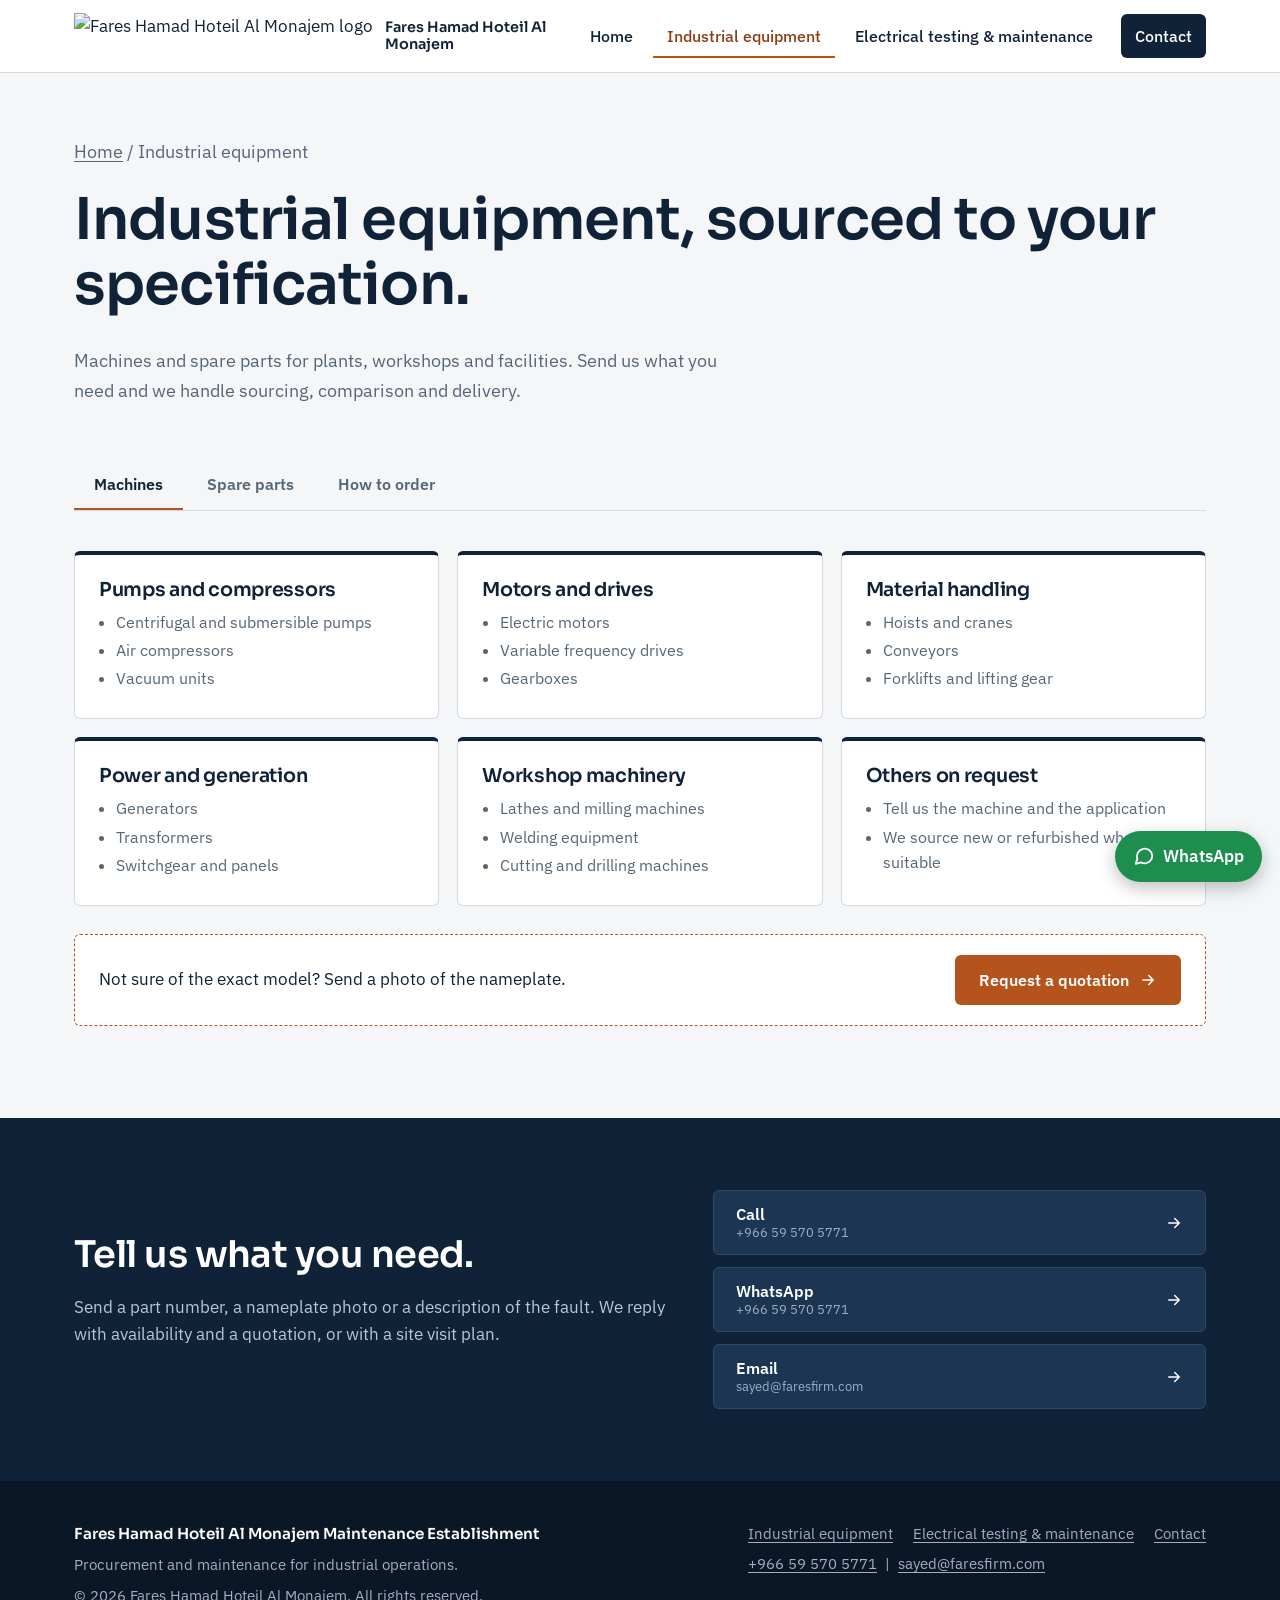
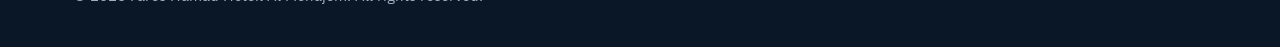
==== industrial-equipment/index.html @ 5c30aa55 "1.0" ====
<!doctype html>
<html lang="en">
<head>
<meta charset="utf-8">
<meta name="viewport" content="width=device-width, initial-scale=1">
<title>Industrial Equipment | Fares Hamad Hoteil Al Monajem</title>
<meta name="description" content="Industrial machines and spare parts sourced to specification: pumps, motors, generators, bearings, filters and more.">
<link rel="icon" href="https://cdn.imgchest.com/files/e124e5c17b7b.png">
<link rel="preconnect" href="https://fonts.googleapis.com">
<link rel="preconnect" href="https://fonts.gstatic.com" crossorigin>
<link href="https://fonts.googleapis.com/css2?family=IBM+Plex+Sans:wght@400;500;600&family=Sora:wght@500;600;700&display=swap" rel="stylesheet">
<link rel="stylesheet" href="../assets/css/base.css">
<link rel="stylesheet" href="../assets/css/industrial.css">
</head>
<body class="">
<a class="skip" href="#main">Skip to content</a>
<header class="site-header">
  <div class="wrap">
    <a class="brand" href="../index.html" aria-label="Fares Hamad Hoteil Al Monajem - home">
      <img src="https://cdn.imgchest.com/files/e124e5c17b7b.png" alt="Fares Hamad Hoteil Al Monajem logo" height="46">
      <span>Fares Hamad Hoteil Al Monajem</span>
    </a>
    <button class="menu-btn" aria-expanded="false" aria-controls="site-nav" aria-label="Menu">
      <svg width="22" height="22" viewBox="0 0 24 24" fill="none" stroke="currentColor" stroke-width="2" stroke-linecap="round"><path d="M3 6h18M3 12h18M3 18h18"/></svg>
    </button>
    <nav class="nav" id="site-nav" aria-label="Main">
      <ul>
        <li><a href="../index.html">Home</a></li>
        <li><a href="../industrial-equipment/index.html" aria-current="page">Industrial equipment</a></li>
        <li><a href="../electrical-testing-maintenance/index.html">Electrical testing &amp; maintenance</a></li>
        <li><a class="nav-cta" href="../contact/index.html">Contact</a></li>
      </ul>
    </nav>
  </div>
</header>
<main id="main">

<section class="page-intro">
  <div class="wrap">
    <p class="crumbs"><a href="../index.html">Home</a> / Industrial equipment</p>
    <h1>Industrial equipment, sourced to your specification.</h1>
    <p>Machines and spare parts for plants, workshops and facilities. Send us what you need and we handle sourcing, comparison and delivery.</p>
  </div>
</section>
<section class="wrap" style="padding-bottom:84px">
  <div class="tablist" role="tablist" aria-label="Industrial equipment">
    <button role="tab" id="t-machines" aria-controls="machines" aria-selected="true">Machines</button>
    <button role="tab" id="t-parts" aria-controls="parts" aria-selected="false" tabindex="-1">Spare parts</button>
    <button role="tab" id="t-order" aria-controls="order" aria-selected="false" tabindex="-1">How to order</button>
  </div>

  <div class="tabpanel" id="machines" role="tabpanel" aria-labelledby="t-machines">
    <div class="cat-grid">
      <article class="cat"><h3>Pumps and compressors</h3><ul><li>Centrifugal and submersible pumps</li><li>Air compressors</li><li>Vacuum units</li></ul></article>
      <article class="cat"><h3>Motors and drives</h3><ul><li>Electric motors</li><li>Variable frequency drives</li><li>Gearboxes</li></ul></article>
      <article class="cat"><h3>Material handling</h3><ul><li>Hoists and cranes</li><li>Conveyors</li><li>Forklifts and lifting gear</li></ul></article>
      <article class="cat"><h3>Power and generation</h3><ul><li>Generators</li><li>Transformers</li><li>Switchgear and panels</li></ul></article>
      <article class="cat"><h3>Workshop machinery</h3><ul><li>Lathes and milling machines</li><li>Welding equipment</li><li>Cutting and drilling machines</li></ul></article>
      <article class="cat"><h3>Others on request</h3><ul><li>Tell us the machine and the application</li><li>We source new or refurbished where suitable</li></ul></article>
    </div>
    <div class="panel-note"><p>Not sure of the exact model? Send a photo of the nameplate.</p><a class="btn btn-primary" href="../contact/index.html?topic=industrial">Request a quotation <svg class="arrow" viewBox="0 0 24 24" fill="none" stroke="currentColor" stroke-width="2" stroke-linecap="round" stroke-linejoin="round" aria-hidden="true"><path d="M5 12h14M13 6l6 6-6 6"/></svg></a></div>
  </div>

  <div class="tabpanel" id="parts" role="tabpanel" aria-labelledby="t-parts" hidden>
    <div class="cat-grid">
      <article class="cat"><h3>Bearings and seals</h3><ul><li>Ball and roller bearings</li><li>Mechanical seals</li><li>O-rings and gaskets</li></ul></article>
      <article class="cat"><h3>Filters and fluids</h3><ul><li>Air, oil and fuel filters</li><li>Lubricants and greases</li><li>Hydraulic oils</li></ul></article>
      <article class="cat"><h3>Power transmission</h3><ul><li>Belts and pulleys</li><li>Couplings</li><li>Chains and sprockets</li></ul></article>
      <article class="cat"><h3>Fluid control</h3><ul><li>Valves</li><li>Fittings and flanges</li><li>Hoses and connectors</li></ul></article>
      <article class="cat"><h3>Electrical components</h3><ul><li>Contactors and relays</li><li>Circuit breakers</li><li>Cables and terminals</li></ul></article>
      <article class="cat"><h3>Hard-to-find parts</h3><ul><li>Obsolete or discontinued items</li><li>Send the part number or a photo</li></ul></article>
    </div>
    <div class="panel-note"><p>Need a part for an older machine? We search beyond the original brand.</p><a class="btn btn-primary" href="../contact/index.html?topic=industrial">Ask for a part <svg class="arrow" viewBox="0 0 24 24" fill="none" stroke="currentColor" stroke-width="2" stroke-linecap="round" stroke-linejoin="round" aria-hidden="true"><path d="M5 12h14M13 6l6 6-6 6"/></svg></a></div>
  </div>

  <div class="tabpanel" id="order" role="tabpanel" aria-labelledby="t-order" hidden>
    <ol class="order-steps">
      <li><div><h3>Send your request</h3><p>By WhatsApp, email or the enquiry form.</p></div></li>
      <li><div><h3>We verify the specification</h3><p>We confirm brand, model, size and quantity before we quote.</p></div></li>
      <li><div><h3>Receive your quotation</h3><p>Pricing, availability and delivery time in writing.</p></div></li>
      <li><div><h3>Approve and receive delivery</h3><p>We coordinate supply and delivery to your site.</p></div></li>
    </ol>
    <div class="checklist">
      <h3>Include these to get a faster quote</h3>
      <ul><li>Part number or model number</li><li>Brand and quantity</li><li>A photo of the nameplate or the part</li><li>Delivery location and required date</li></ul>
    </div>
  </div>
</section>

</main>
<section class="contact-band" aria-labelledby="cb-h">
  <div class="wrap">
    <div>
      <h2 id="cb-h">Tell us what you need.</h2>
      <p>Send a part number, a nameplate photo or a description of the fault. We reply with availability and a quotation, or with a site visit plan.</p>
    </div>
    <div class="contact-actions">
      <a class="btn" href="tel:+966595705771"><span>Call<small>+966 59 570 5771</small></span><svg class="arrow" viewBox="0 0 24 24" fill="none" stroke="currentColor" stroke-width="2" stroke-linecap="round" stroke-linejoin="round" aria-hidden="true"><path d="M5 12h14M13 6l6 6-6 6"/></svg></a>
      <a class="btn" href="https://wa.me/966595705771" target="_blank" rel="noopener"><span>WhatsApp<small>+966 59 570 5771</small></span><svg class="arrow" viewBox="0 0 24 24" fill="none" stroke="currentColor" stroke-width="2" stroke-linecap="round" stroke-linejoin="round" aria-hidden="true"><path d="M5 12h14M13 6l6 6-6 6"/></svg></a>
      <a class="btn" href="mailto:sayed@faresfirm.com"><span>Email<small>sayed@faresfirm.com</small></span><svg class="arrow" viewBox="0 0 24 24" fill="none" stroke="currentColor" stroke-width="2" stroke-linecap="round" stroke-linejoin="round" aria-hidden="true"><path d="M5 12h14M13 6l6 6-6 6"/></svg></a>
    </div>
  </div>
</section>
<footer class="site-footer">
  <div class="wrap">
    <div>
      <strong>Fares Hamad Hoteil Al Monajem Maintenance Establishment</strong>
      <p>Procurement and maintenance for industrial operations.</p>
      <p>&copy; <span id="year">2026</span> Fares Hamad Hoteil Al Monajem. All rights reserved.</p>
    </div>
    <div>
      <ul>
        <li><a href="../industrial-equipment/index.html">Industrial equipment</a></li>
        <li><a href="../electrical-testing-maintenance/index.html">Electrical testing &amp; maintenance</a></li>
        <li><a href="../contact/index.html">Contact</a></li>
      </ul>
      <p><a href="tel:+966595705771">+966 59 570 5771</a> &nbsp;|&nbsp; <a href="mailto:sayed@faresfirm.com">sayed@faresfirm.com</a></p>
    </div>
  </div>
</footer>
<a class="wa-float" href="https://wa.me/966595705771" target="_blank" rel="noopener" aria-label="Chat on WhatsApp"><svg viewBox="0 0 24 24" fill="none" stroke="currentColor" stroke-width="2" stroke-linecap="round" stroke-linejoin="round" aria-hidden="true"><path d="M21 11.5a8.4 8.4 0 0 1-12.4 7.4L3 20.5l1.700-5.400A8.400 8.400 0 1 1 21 11.500z"/></svg><span>WhatsApp</span></a>
<script src="../assets/js/main.js" defer></script><script src="../assets/js/tabs.js" defer></script>
</body>
</html>
---- assets/css/base.css ----
/* ==========================================================
   base.css  -  shared by every page
   Tokens, reset, header, footer, buttons, tabs, utilities
   ========================================================== */
:root{
  --ink:#0F2238;          /* deep navy: text, footer */
  --ink-2:#1B3552;        /* lighter navy: dark surfaces */
  --paper:#F4F6F8;        /* page background */
  --white:#fff;
  --line:#D5DBE2;
  --steel:#566677;        /* secondary text */
  --copper:#B4531C;       /* single accent: copper conductor */
  --copper-d:#8F3F13;
  --radius:6px;
  --wrap:1180px;
  --font-head:"Sora","Segoe UI",system-ui,sans-serif;
  --font-body:"IBM Plex Sans","Segoe UI",system-ui,sans-serif;
  --bg:var(--paper); --fg:var(--ink); --muted:var(--steel); --rule:var(--line); --surface:var(--white);
}
.theme-dark{
  --bg:var(--ink); --fg:#EAF0F6; --muted:#9FB0C2; --rule:#2B4562; --surface:var(--ink-2);
}
*,*::before,*::after{box-sizing:border-box}
html{scroll-behavior:smooth;-webkit-text-size-adjust:100%}
body{margin:0;background:var(--bg);color:var(--fg);font:400 1.0625rem/1.6 var(--font-body)}
img{max-width:100%;display:block}
a{color:inherit}
h1,h2,h3{font-family:var(--font-head);line-height:1.12;letter-spacing:-.015em;margin:0 0 .5em;font-weight:600}
h1{font-size:clamp(2.1rem,5vw,3.6rem)}
h2{font-size:clamp(1.6rem,3vw,2.3rem)}
h3{font-size:1.2rem}
p{margin:0 0 1em;max-width:62ch}
.wrap{max-width:var(--wrap);margin:0 auto;padding:0 24px}
.section{padding:84px 0}
.muted{color:var(--muted)}
.skip{position:absolute;left:-999px;top:0;background:var(--copper);color:#fff;padding:10px 16px;z-index:100}
.skip:focus{left:8px;top:8px}
:focus-visible{outline:3px solid var(--copper);outline-offset:3px}

/* ---------- Header (always light so the logo stays legible) ---------- */
.site-header{position:sticky;top:0;z-index:50;background:rgba(255,255,255,.96);backdrop-filter:blur(8px);border-bottom:1px solid var(--line);color:var(--ink)}
.site-header .wrap{display:flex;align-items:center;justify-content:space-between;gap:24px;min-height:72px}
.brand{display:flex;align-items:center;gap:12px;text-decoration:none}
.brand img{height:46px;width:auto}
.brand span{font:600 .9rem/1.15 var(--font-head);max-width:15ch}
.nav ul{list-style:none;display:flex;gap:6px;margin:0;padding:0;align-items:center}
.nav a{display:block;padding:10px 14px;text-decoration:none;font-weight:500;font-size:.97rem;border-radius:var(--radius)}
.nav a:hover{background:var(--paper)}
.nav a[aria-current="page"]{color:var(--copper-d);box-shadow:inset 0 -2px 0 var(--copper);border-radius:0}
.nav .nav-cta{background:var(--ink);color:#fff;margin-left:8px}
.nav .nav-cta:hover{background:var(--copper)}
.menu-btn{display:none;background:none;border:1px solid var(--line);border-radius:var(--radius);padding:10px 12px;cursor:pointer;color:var(--ink)}
.menu-btn svg{display:block}

/* ---------- Buttons ---------- */
.btn{display:inline-flex;align-items:center;gap:10px;padding:13px 22px;border-radius:var(--radius);font:600 .98rem var(--font-body);text-decoration:none;border:2px solid transparent;cursor:pointer;transition:background .18s,color .18s,border-color .18s}
.btn-primary{background:var(--copper);color:#fff}
.btn-primary:hover{background:var(--copper-d)}
.btn-line{border-color:currentColor;background:transparent}
.btn-line:hover{background:var(--fg);color:var(--bg);border-color:var(--fg)}
.btn svg,.arrow{width:18px;height:18px;flex:none}

/* ---------- Page intro used on inner pages ---------- */
.crumbs{font-size:.92rem;color:var(--muted);margin-bottom:22px}
.crumbs a{text-underline-offset:3px}
.page-intro{padding:64px 0 36px}
.page-intro p{font-size:1.15rem;color:var(--muted)}

/* ---------- Tabs (shared behaviour, each page styles its panels) ---------- */
.tablist{display:flex;gap:4px;border-bottom:1px solid var(--rule);overflow-x:auto;scrollbar-width:thin}
.tablist [role="tab"]{background:none;border:0;border-bottom:3px solid transparent;color:var(--muted);font:600 1rem var(--font-body);padding:14px 20px;cursor:pointer;white-space:nowrap;margin-bottom:-1px}
.tablist [role="tab"]:hover{color:var(--fg)}
.tablist [role="tab"][aria-selected="true"]{color:var(--fg);border-bottom-color:var(--copper)}
.tabpanel{padding:40px 0 8px}
.tabpanel[hidden]{display:none}

/* ---------- Contact band ---------- */
.contact-band{background:var(--ink);color:#fff;padding:72px 0}
.contact-band .wrap{display:grid;grid-template-columns:1.2fr 1fr;gap:48px;align-items:center}
.contact-band p{color:#B8C6D6}
.contact-actions{display:grid;gap:12px}
.contact-actions .btn{justify-content:space-between;width:100%;border:1px solid #2F4968;background:var(--ink-2);color:#fff}
.contact-actions .btn:hover{border-color:var(--copper);background:#22405f}
.contact-actions small{display:block;font-weight:400;color:#9FB0C2}

/* ---------- Footer ---------- */
.site-footer{background:#0A1727;color:#9FB0C2;padding:40px 0;font-size:.95rem}
.site-footer .wrap{display:flex;flex-wrap:wrap;gap:20px 48px;justify-content:space-between}
.site-footer strong{color:#fff;font-family:var(--font-head);font-weight:600}
.site-footer ul{list-style:none;margin:0;padding:0;display:flex;gap:20px;flex-wrap:wrap}
.site-footer a{text-underline-offset:3px}
.site-footer p{margin:.4em 0 0}

/* ---------- Floating WhatsApp ---------- */
.wa-float{position:fixed;right:18px;bottom:18px;z-index:60;display:flex;align-items:center;gap:8px;background:#1E8E4E;color:#fff;text-decoration:none;font-weight:600;padding:12px 18px;border-radius:999px;box-shadow:0 6px 18px rgba(0,0,0,.25)}
.wa-float:hover{background:#177A42}
.wa-float svg{width:22px;height:22px}

@media (max-width:860px){
  .menu-btn{display:block}
  .nav{position:absolute;left:0;right:0;top:100%;background:#fff;border-bottom:1px solid var(--line);display:none}
  .nav.open{display:block}
  .nav ul{flex-direction:column;align-items:stretch;padding:12px 24px 20px}
  .nav a[aria-current="page"]{box-shadow:none;background:var(--paper)}
  .nav .nav-cta{margin:8px 0 0;text-align:center}
  .contact-band .wrap{grid-template-columns:1fr}
  .section{padding:60px 0}
  .brand span{display:none}
}
@media (prefers-reduced-motion:reduce){*{animation:none!important;transition:none!important;scroll-behavior:auto!important}}
---- assets/css/industrial.css ----
/* industrial.css - Industrial Equipment (light, catalogue style) */
.cat-grid{display:grid;grid-template-columns:repeat(3,1fr);gap:18px}
.cat{background:var(--surface);border:1px solid var(--rule);border-radius:var(--radius);padding:24px;border-top:4px solid var(--ink)}
.cat:hover{border-top-color:var(--copper)}
.cat h3{margin-bottom:.5em}
.cat ul{margin:0;padding-left:1.1em;color:var(--muted);font-size:.98rem}
.cat li{margin-bottom:.2em}
.panel-note{margin-top:28px;padding:20px 24px;background:#fff;border:1px dashed var(--copper);border-radius:var(--radius);display:flex;gap:20px;justify-content:space-between;align-items:center;flex-wrap:wrap}
.panel-note p{margin:0}
.order-steps{list-style:none;margin:0;padding:0;display:grid;counter-reset:o;max-width:760px}
.order-steps li{counter-increment:o;display:grid;grid-template-columns:48px 1fr;gap:16px;padding:22px 0;border-bottom:1px solid var(--rule)}
.order-steps li::before{content:counter(o);width:36px;height:36px;border-radius:50%;background:var(--ink);color:#fff;display:grid;place-items:center;font:600 .95rem var(--font-head)}
.order-steps h3{margin-bottom:.2em}
.order-steps p{margin:0;color:var(--muted)}
.checklist{margin-top:36px;padding:26px;background:#fff;border:1px solid var(--rule);border-radius:var(--radius);max-width:760px}
.checklist ul{margin:.6em 0 0;padding-left:1.2em}
@media (max-width:900px){.cat-grid{grid-template-columns:1fr 1fr}}
@media (max-width:560px){.cat-grid{grid-template-columns:1fr}}
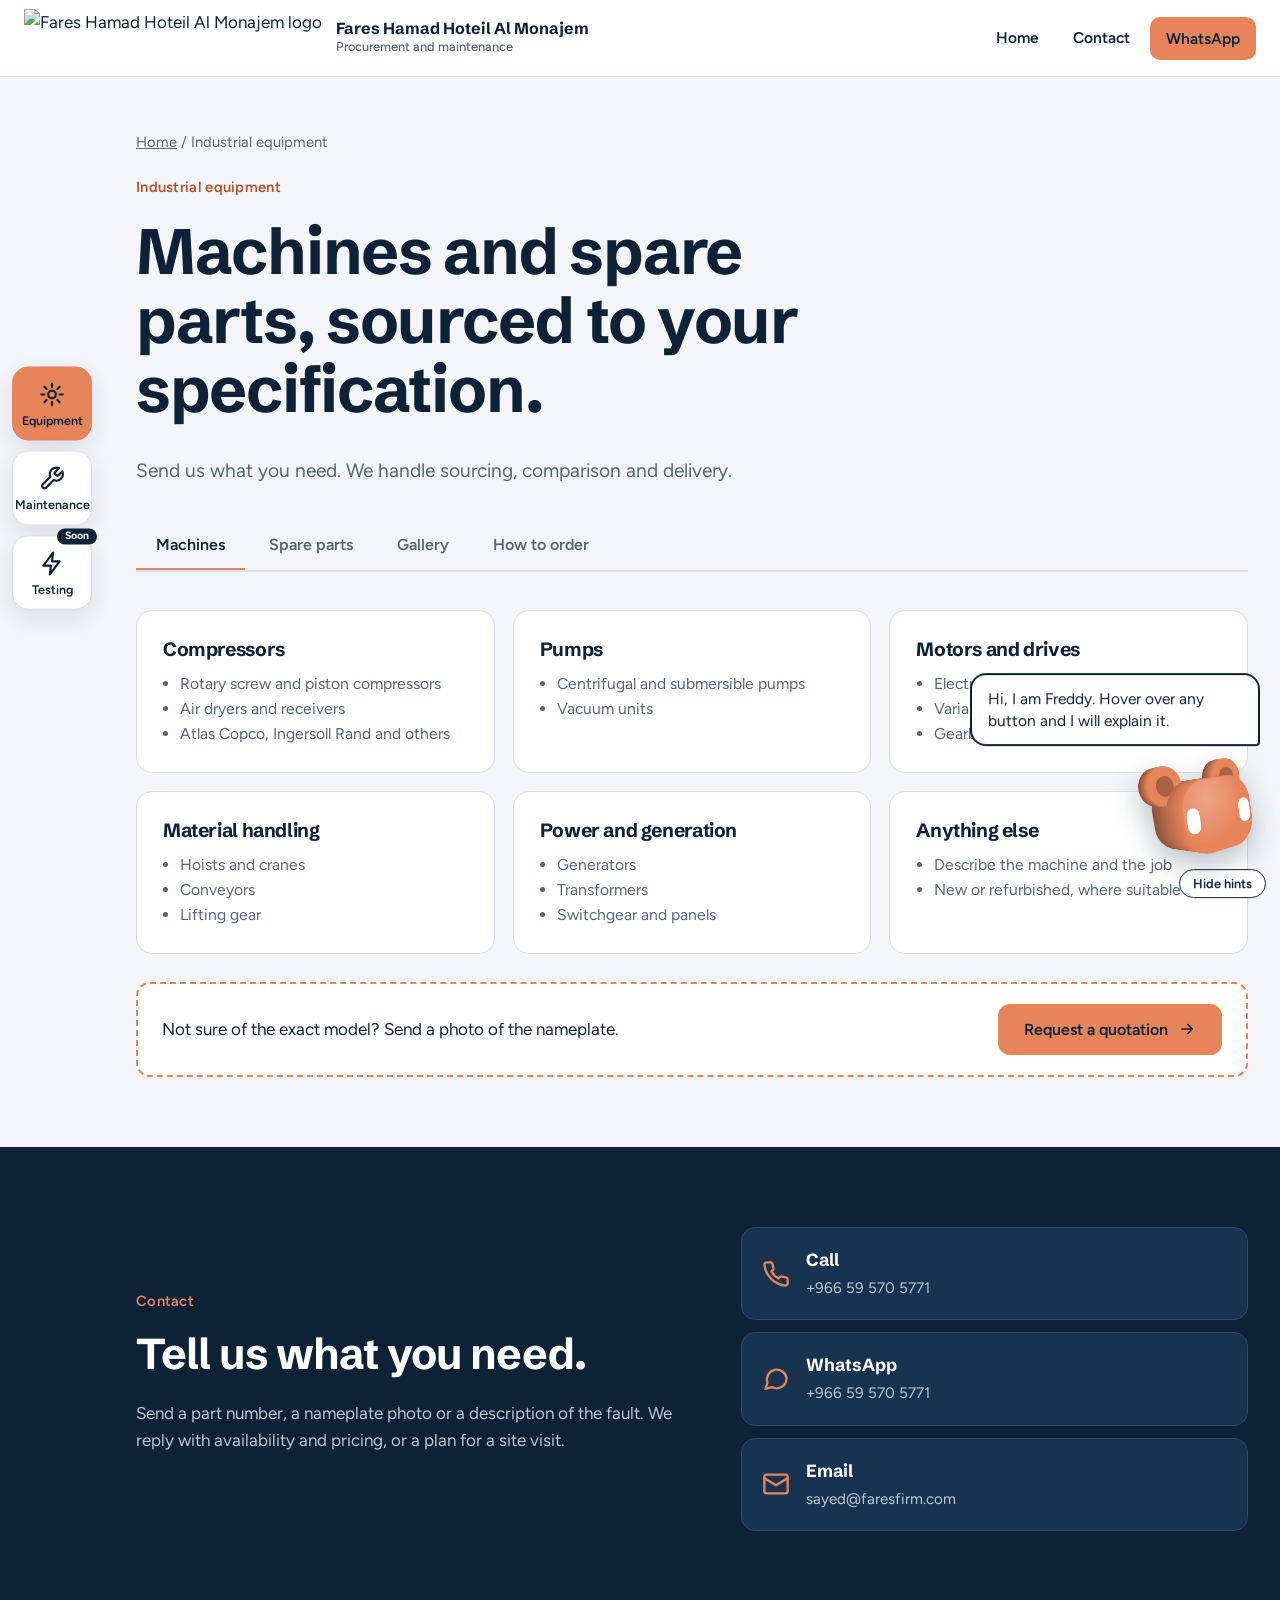
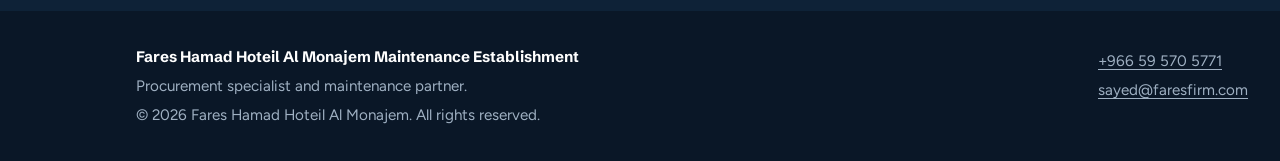
==== commit 450d67fc: "V3" ====
--- a/industrial-equipment/index.html
+++ b/industrial-equipment/index.html
@@ -2,123 +2,120 @@
 <html lang="en">
 <head>
 <meta charset="utf-8">
-<meta name="viewport" content="width=device-width, initial-scale=1">
+<meta name="viewport" content="width=device-width, initial-scale=1, viewport-fit=cover">
 <title>Industrial Equipment | Fares Hamad Hoteil Al Monajem</title>
-<meta name="description" content="Industrial machines and spare parts sourced to specification: pumps, motors, generators, bearings, filters and more.">
+<meta name="description" content="Industrial machines and compressor spare parts sourced to specification, with a parts gallery.">
+<meta name="theme-color" content="#0E2237">
 <link rel="icon" href="https://cdn.imgchest.com/files/e124e5c17b7b.png">
 <link rel="preconnect" href="https://fonts.googleapis.com">
 <link rel="preconnect" href="https://fonts.gstatic.com" crossorigin>
-<link href="https://fonts.googleapis.com/css2?family=IBM+Plex+Sans:wght@400;500;600&family=Sora:wght@500;600;700&display=swap" rel="stylesheet">
-<link rel="stylesheet" href="../assets/css/base.css">
-<link rel="stylesheet" href="../assets/css/industrial.css">
+<link href="https://fonts.googleapis.com/css2?family=Figtree:wght@400;500;600&family=Schibsted+Grotesk:wght@600;700&display=swap" rel="stylesheet">
+<link rel="stylesheet" href="../assets/css/style.css">
 </head>
-<body class="">
+<body>
 <a class="skip" href="#main">Skip to content</a>
 <header class="site-header">
-  <div class="wrap">
-    <a class="brand" href="../index.html" aria-label="Fares Hamad Hoteil Al Monajem - home">
-      <img src="https://cdn.imgchest.com/files/e124e5c17b7b.png" alt="Fares Hamad Hoteil Al Monajem logo" height="46">
-      <span>Fares Hamad Hoteil Al Monajem</span>
+  <div class="bar">
+    <a class="brand" href="../index.html" data-bot="Back to the home page." data-mood="happy">
+      <img src="https://cdn.imgchest.com/files/e124e5c17b7b.png" alt="Fares Hamad Hoteil Al Monajem logo" height="58">
+      <span><b>Fares Hamad Hoteil Al Monajem</b><small>Procurement and maintenance</small></span>
     </a>
-    <button class="menu-btn" aria-expanded="false" aria-controls="site-nav" aria-label="Menu">
-      <svg width="22" height="22" viewBox="0 0 24 24" fill="none" stroke="currentColor" stroke-width="2" stroke-linecap="round"><path d="M3 6h18M3 12h18M3 18h18"/></svg>
-    </button>
-    <nav class="nav" id="site-nav" aria-label="Main">
-      <ul>
-        <li><a href="../index.html">Home</a></li>
-        <li><a href="../industrial-equipment/index.html" aria-current="page">Industrial equipment</a></li>
-        <li><a href="../electrical-testing-maintenance/index.html">Electrical testing &amp; maintenance</a></li>
-        <li><a class="nav-cta" href="../contact/index.html">Contact</a></li>
-      </ul>
+    <nav class="top-nav" aria-label="Main">
+      <a href="../index.html" data-bot="Home page." data-mood="happy">Home</a>
+      <a href="#contact" data-bot="Scroll to the contact details." data-mood="excited">Contact</a>
+      <a class="btn btn-coral" href="https://wa.me/966595705771" target="_blank" rel="noopener" data-bot="Opens WhatsApp chat with us." data-mood="playful">WhatsApp</a>
     </nav>
   </div>
 </header>
+<nav class="rail" aria-label="Services"><a href="../industrial-equipment/index.html" aria-current="page" title="Industrial equipment" aria-label="Industrial equipment" data-bot="Industrial equipment: machines and spare parts." data-mood="searching"><svg viewBox="0 0 24 24" fill="none" stroke="currentColor" stroke-width="2" stroke-linecap="round" stroke-linejoin="round" aria-hidden="true"><circle cx="12" cy="12" r="3.5"/><path d="M12 2v3M12 19v3M2 12h3M19 12h3M4.9 4.9l2.100 2.100M17 17l2.100 2.100M19.100 4.900 17 7M7 17l-2.100 2.100"/></svg><span>Equipment</span></a><a href="../maintenance/index.html" title="Maintenance" aria-label="Maintenance" data-bot="Maintenance: servicing, repair and overhaul." data-mood="happy"><svg viewBox="0 0 24 24" fill="none" stroke="currentColor" stroke-width="2" stroke-linecap="round" stroke-linejoin="round" aria-hidden="true"><path d="M14.700 6.300a1 1 0 0 0 0 1.400l1.600 1.600a1 1 0 0 0 1.400 0l3.770-3.770a6 6 0 0 1-7.940 7.940l-6.910 6.910a2.120 2.120 0 0 1-3-3l6.910-6.910a6 6 0 0 1 7.940-7.940l-3.760 3.760z"/></svg><span>Maintenance</span></a><a href="../electric-testing/index.html" title="Electric testing" aria-label="Electric testing" data-bot="Electric testing. Not open yet, but you can look." data-mood="curious"><span class="soon">Soon</span><svg viewBox="0 0 24 24" fill="none" stroke="currentColor" stroke-width="2" stroke-linecap="round" stroke-linejoin="round" aria-hidden="true"><path d="M13 2 4 14h7l-1 8 9-12h-7z"/></svg><span>Testing</span></a></nav>
+<div class="page">
 <main id="main">
 
-<section class="page-intro">
+<section class="page-hero" data-section data-mood="searching" data-bot-section="Machines, spare parts, a gallery and how to order. Use the tabs.">
   <div class="wrap">
     <p class="crumbs"><a href="../index.html">Home</a> / Industrial equipment</p>
-    <h1>Industrial equipment, sourced to your specification.</h1>
-    <p>Machines and spare parts for plants, workshops and facilities. Send us what you need and we handle sourcing, comparison and delivery.</p>
+    <span class="eyebrow">Industrial equipment</span>
+    <h1>Machines and spare parts, sourced to your specification.</h1>
+    <p class="lead">Send us what you need. We handle sourcing, comparison and delivery.</p>
   </div>
 </section>
-<section class="wrap" style="padding-bottom:84px">
-  <div class="tablist" role="tablist" aria-label="Industrial equipment">
-    <button role="tab" id="t-machines" aria-controls="machines" aria-selected="true">Machines</button>
-    <button role="tab" id="t-parts" aria-controls="parts" aria-selected="false" tabindex="-1">Spare parts</button>
-    <button role="tab" id="t-order" aria-controls="order" aria-selected="false" tabindex="-1">How to order</button>
-  </div>
+<section data-section data-mood="curious">
+  <div class="wrap">
+    <div class="tablist" role="tablist"><button role="tab" id="t-machines" aria-controls="machines" aria-selected="true" data-bot="Industrial machines we can source." data-mood="listening">Machines</button><button role="tab" id="t-parts" aria-controls="parts" aria-selected="false" tabindex="-1" data-bot="Spare parts and consumables." data-mood="listening">Spare parts</button><button role="tab" id="t-gallery" aria-controls="gallery" aria-selected="false" tabindex="-1" data-bot="Photos of compressor parts." data-mood="listening">Gallery</button><button role="tab" id="t-order" aria-controls="order" aria-selected="false" tabindex="-1" data-bot="How to place a request." data-mood="listening">How to order</button></div>
 
-  <div class="tabpanel" id="machines" role="tabpanel" aria-labelledby="t-machines">
-    <div class="cat-grid">
-      <article class="cat"><h3>Pumps and compressors</h3><ul><li>Centrifugal and submersible pumps</li><li>Air compressors</li><li>Vacuum units</li></ul></article>
-      <article class="cat"><h3>Motors and drives</h3><ul><li>Electric motors</li><li>Variable frequency drives</li><li>Gearboxes</li></ul></article>
-      <article class="cat"><h3>Material handling</h3><ul><li>Hoists and cranes</li><li>Conveyors</li><li>Forklifts and lifting gear</li></ul></article>
-      <article class="cat"><h3>Power and generation</h3><ul><li>Generators</li><li>Transformers</li><li>Switchgear and panels</li></ul></article>
-      <article class="cat"><h3>Workshop machinery</h3><ul><li>Lathes and milling machines</li><li>Welding equipment</li><li>Cutting and drilling machines</li></ul></article>
-      <article class="cat"><h3>Others on request</h3><ul><li>Tell us the machine and the application</li><li>We source new or refurbished where suitable</li></ul></article>
+    <div class="tabpanel" id="machines" role="tabpanel" aria-labelledby="t-machines">
+      <div class="cards">
+        <article class="card"><h3>Compressors</h3><ul><li>Rotary screw and piston compressors</li><li>Air dryers and receivers</li><li>Atlas Copco, Ingersoll Rand and others</li></ul></article>
+        <article class="card"><h3>Pumps</h3><ul><li>Centrifugal and submersible pumps</li><li>Vacuum units</li></ul></article>
+        <article class="card"><h3>Motors and drives</h3><ul><li>Electric motors</li><li>Variable frequency drives</li><li>Gearboxes</li></ul></article>
+        <article class="card"><h3>Material handling</h3><ul><li>Hoists and cranes</li><li>Conveyors</li><li>Lifting gear</li></ul></article>
+        <article class="card"><h3>Power and generation</h3><ul><li>Generators</li><li>Transformers</li><li>Switchgear and panels</li></ul></article>
+        <article class="card"><h3>Anything else</h3><ul><li>Describe the machine and the job</li><li>New or refurbished, where suitable</li></ul></article>
+      </div>
+      <div class="note"><p>Not sure of the exact model? Send a photo of the nameplate.</p><a class="btn btn-coral" href="mailto:sayed@faresfirm.com?subject=Quotation%20request%20-%20machines" data-bot="Opens an email with the subject filled in." data-mood="excited">Request a quotation <svg viewBox="0 0 24 24" fill="none" stroke="currentColor" stroke-width="2" stroke-linecap="round" stroke-linejoin="round" aria-hidden="true"><path d="M5 12h14M13 6l6 6-6 6"/></svg></a></div>
     </div>
-    <div class="panel-note"><p>Not sure of the exact model? Send a photo of the nameplate.</p><a class="btn btn-primary" href="../contact/index.html?topic=industrial">Request a quotation <svg class="arrow" viewBox="0 0 24 24" fill="none" stroke="currentColor" stroke-width="2" stroke-linecap="round" stroke-linejoin="round" aria-hidden="true"><path d="M5 12h14M13 6l6 6-6 6"/></svg></a></div>
-  </div>
 
-  <div class="tabpanel" id="parts" role="tabpanel" aria-labelledby="t-parts" hidden>
-    <div class="cat-grid">
-      <article class="cat"><h3>Bearings and seals</h3><ul><li>Ball and roller bearings</li><li>Mechanical seals</li><li>O-rings and gaskets</li></ul></article>
-      <article class="cat"><h3>Filters and fluids</h3><ul><li>Air, oil and fuel filters</li><li>Lubricants and greases</li><li>Hydraulic oils</li></ul></article>
-      <article class="cat"><h3>Power transmission</h3><ul><li>Belts and pulleys</li><li>Couplings</li><li>Chains and sprockets</li></ul></article>
-      <article class="cat"><h3>Fluid control</h3><ul><li>Valves</li><li>Fittings and flanges</li><li>Hoses and connectors</li></ul></article>
-      <article class="cat"><h3>Electrical components</h3><ul><li>Contactors and relays</li><li>Circuit breakers</li><li>Cables and terminals</li></ul></article>
-      <article class="cat"><h3>Hard-to-find parts</h3><ul><li>Obsolete or discontinued items</li><li>Send the part number or a photo</li></ul></article>
+    <div class="tabpanel" id="parts" role="tabpanel" aria-labelledby="t-parts" hidden>
+      <div class="cards">
+        <article class="card"><h3>Compressor parts</h3><ul><li>Oil, air and separator elements</li><li>Intake and minimum pressure valves</li><li>Service and seal kits</li></ul></article>
+        <article class="card"><h3>Bearings and seals</h3><ul><li>Ball and roller bearings</li><li>Mechanical seals</li><li>O-rings and gaskets</li></ul></article>
+        <article class="card"><h3>Filters and fluids</h3><ul><li>Air, oil and fuel filters</li><li>Lubricants and greases</li><li>Hydraulic oils</li></ul></article>
+        <article class="card"><h3>Power transmission</h3><ul><li>Belts and pulleys</li><li>Couplings</li><li>Chains and sprockets</li></ul></article>
+        <article class="card"><h3>Valves and fittings</h3><ul><li>Valves</li><li>Flanges and fittings</li><li>Hoses and connectors</li></ul></article>
+        <article class="card"><h3>Hard-to-find parts</h3><ul><li>Older or discontinued items</li><li>Send a part number or a photo</li></ul></article>
+      </div>
+      <div class="note"><p>Need a part for an older machine? We search beyond the original brand.</p><a class="btn btn-coral" href="mailto:sayed@faresfirm.com?subject=Spare%20part%20request" data-bot="Opens an email. Add the part number or a photo." data-mood="excited">Ask for a part <svg viewBox="0 0 24 24" fill="none" stroke="currentColor" stroke-width="2" stroke-linecap="round" stroke-linejoin="round" aria-hidden="true"><path d="M5 12h14M13 6l6 6-6 6"/></svg></a></div>
     </div>
-    <div class="panel-note"><p>Need a part for an older machine? We search beyond the original brand.</p><a class="btn btn-primary" href="../contact/index.html?topic=industrial">Ask for a part <svg class="arrow" viewBox="0 0 24 24" fill="none" stroke="currentColor" stroke-width="2" stroke-linecap="round" stroke-linejoin="round" aria-hidden="true"><path d="M5 12h14M13 6l6 6-6 6"/></svg></a></div>
-  </div>
 
-  <div class="tabpanel" id="order" role="tabpanel" aria-labelledby="t-order" hidden>
-    <ol class="order-steps">
-      <li><div><h3>Send your request</h3><p>By WhatsApp, email or the enquiry form.</p></div></li>
-      <li><div><h3>We verify the specification</h3><p>We confirm brand, model, size and quantity before we quote.</p></div></li>
-      <li><div><h3>Receive your quotation</h3><p>Pricing, availability and delivery time in writing.</p></div></li>
-      <li><div><h3>Approve and receive delivery</h3><p>We coordinate supply and delivery to your site.</p></div></li>
-    </ol>
-    <div class="checklist">
-      <h3>Include these to get a faster quote</h3>
-      <ul><li>Part number or model number</li><li>Brand and quantity</li><li>A photo of the nameplate or the part</li><li>Delivery location and required date</li></ul>
+    <div class="tabpanel" id="gallery" role="tabpanel" aria-labelledby="t-gallery" hidden>
+      <div class="filters" role="group" aria-label="Filter by brand">
+  <button type="button" data-filter="all" aria-pressed="true" data-bot="Show every item." data-mood="listening">All</button>
+  <button type="button" data-filter="Atlas Copco" aria-pressed="false" data-bot="Show only Atlas Copco items." data-mood="searching">Atlas Copco</button>
+  <button type="button" data-filter="Ingersoll Rand" aria-pressed="false" data-bot="Show only Ingersoll Rand items." data-mood="searching">Ingersoll Rand</button>
+</div>
+<div class="gallery"><figure data-brand="Atlas Copco"><button class="shot" type="button" data-bot="Click to enlarge: Oil filter element, Atlas Copco." data-mood="curious"><img src="../assets/img/gallery/oil-filter.svg" alt="Oil filter element for Atlas Copco compressors" loading="lazy" width="400" height="300"><span>Oil filter element</span><small>Atlas Copco</small></button></figure><figure data-brand="Ingersoll Rand"><button class="shot" type="button" data-bot="Click to enlarge: Air filter element, Ingersoll Rand." data-mood="curious"><img src="../assets/img/gallery/air-filter.svg" alt="Air filter element for Ingersoll Rand compressors" loading="lazy" width="400" height="300"><span>Air filter element</span><small>Ingersoll Rand</small></button></figure><figure data-brand="Atlas Copco"><button class="shot" type="button" data-bot="Click to enlarge: Oil separator, Atlas Copco." data-mood="curious"><img src="../assets/img/gallery/oil-separator.svg" alt="Oil separator for Atlas Copco compressors" loading="lazy" width="400" height="300"><span>Oil separator</span><small>Atlas Copco</small></button></figure><figure data-brand="Ingersoll Rand"><button class="shot" type="button" data-bot="Click to enlarge: Air intake valve, Ingersoll Rand." data-mood="curious"><img src="../assets/img/gallery/intake-valve.svg" alt="Air intake valve for Ingersoll Rand compressors" loading="lazy" width="400" height="300"><span>Air intake valve</span><small>Ingersoll Rand</small></button></figure><figure data-brand="Atlas Copco"><button class="shot" type="button" data-bot="Click to enlarge: Bearing set, Atlas Copco." data-mood="curious"><img src="../assets/img/gallery/bearing.svg" alt="Bearing set for Atlas Copco compressors" loading="lazy" width="400" height="300"><span>Bearing set</span><small>Atlas Copco</small></button></figure><figure data-brand="Ingersoll Rand"><button class="shot" type="button" data-bot="Click to enlarge: Seal and gasket kit, Ingersoll Rand." data-mood="curious"><img src="../assets/img/gallery/seal-kit.svg" alt="Seal and gasket kit for Ingersoll Rand compressors" loading="lazy" width="400" height="300"><span>Seal and gasket kit</span><small>Ingersoll Rand</small></button></figure><figure data-brand="Atlas Copco"><button class="shot" type="button" data-bot="Click to enlarge: Drive coupling, Atlas Copco." data-mood="curious"><img src="../assets/img/gallery/coupling.svg" alt="Drive coupling for Atlas Copco compressors" loading="lazy" width="400" height="300"><span>Drive coupling</span><small>Atlas Copco</small></button></figure><figure data-brand="Ingersoll Rand"><button class="shot" type="button" data-bot="Click to enlarge: Service kit, Ingersoll Rand." data-mood="curious"><img src="../assets/img/gallery/service-kit.svg" alt="Service kit for Ingersoll Rand compressors" loading="lazy" width="400" height="300"><span>Service kit</span><small>Ingersoll Rand</small></button></figure></div>
+<dialog class="lightbox" id="lightbox" aria-label="Enlarged photo"><button class="close" type="button" aria-label="Close">&times;</button><img alt=""><div class="cap"><b></b><span></span></div></dialog>
+    </div>
+
+    <div class="tabpanel" id="order" role="tabpanel" aria-labelledby="t-order" hidden>
+      <ol class="timeline">
+        <li><h3>Send your request</h3><p>By WhatsApp, email or phone.</p></li>
+        <li><h3>We verify the specification</h3><p>Brand, model, size and quantity are checked before we quote.</p></li>
+        <li><h3>Receive your quotation</h3><p>Pricing, availability and delivery time in writing.</p></li>
+        <li><h3>Approve and receive delivery</h3><p>We coordinate supply and delivery to your site.</p></li>
+      </ol>
+      <div class="checklist"><h3>Include these for a faster quote</h3><ul><li>Part number or model number</li><li>Brand and quantity</li><li>A photo of the nameplate or the part</li><li>Delivery location and required date</li></ul></div>
     </div>
   </div>
 </section>
 
 </main>
-<section class="contact-band" aria-labelledby="cb-h">
-  <div class="wrap">
-    <div>
-      <h2 id="cb-h">Tell us what you need.</h2>
-      <p>Send a part number, a nameplate photo or a description of the fault. We reply with availability and a quotation, or with a site visit plan.</p>
-    </div>
+<section class="contact-band on-dark" id="contact" aria-labelledby="cb">
+  <div class="wrap grid">
+    <div><span class="eyebrow">Contact</span><h2 id="cb">Tell us what you need.</h2>
+    <p>Send a part number, a nameplate photo or a description of the fault. We reply with availability and pricing, or a plan for a site visit.</p></div>
     <div class="contact-actions">
-      <a class="btn" href="tel:+966595705771"><span>Call<small>+966 59 570 5771</small></span><svg class="arrow" viewBox="0 0 24 24" fill="none" stroke="currentColor" stroke-width="2" stroke-linecap="round" stroke-linejoin="round" aria-hidden="true"><path d="M5 12h14M13 6l6 6-6 6"/></svg></a>
-      <a class="btn" href="https://wa.me/966595705771" target="_blank" rel="noopener"><span>WhatsApp<small>+966 59 570 5771</small></span><svg class="arrow" viewBox="0 0 24 24" fill="none" stroke="currentColor" stroke-width="2" stroke-linecap="round" stroke-linejoin="round" aria-hidden="true"><path d="M5 12h14M13 6l6 6-6 6"/></svg></a>
-      <a class="btn" href="mailto:sayed@faresfirm.com"><span>Email<small>sayed@faresfirm.com</small></span><svg class="arrow" viewBox="0 0 24 24" fill="none" stroke="currentColor" stroke-width="2" stroke-linecap="round" stroke-linejoin="round" aria-hidden="true"><path d="M5 12h14M13 6l6 6-6 6"/></svg></a>
+      <a class="ch" href="tel:+966595705771" data-bot="Starts a phone call to +966 59 570 5771." data-mood="happy"><svg viewBox="0 0 24 24" fill="none" stroke="currentColor" stroke-width="2" stroke-linecap="round" stroke-linejoin="round" aria-hidden="true"><path d="M22 16.900v3a2 2 0 0 1-2.200 2 19.800 19.800 0 0 1-8.600-3.100 19.500 19.500 0 0 1-6-6A19.800 19.800 0 0 1 2.100 4.200 2 2 0 0 1 4.100 2h3a2 2 0 0 1 2 1.700c.1 1 .4 1.900.7 2.800a2 2 0 0 1-.5 2.100L8.100 9.900a16 16 0 0 0 6 6l1.300-1.300a2 2 0 0 1 2.100-.4c.9.3 1.800.6 2.800.7a2 2 0 0 1 1.700 2z"/></svg><div><b>Call</b><span>+966 59 570 5771</span></div></a>
+      <a class="ch" href="https://wa.me/966595705771" target="_blank" rel="noopener" data-bot="Opens WhatsApp. Good for photos of parts and nameplates." data-mood="playful"><svg viewBox="0 0 24 24" fill="none" stroke="currentColor" stroke-width="2" stroke-linecap="round" stroke-linejoin="round" aria-hidden="true"><path d="M21 11.500a8.400 8.400 0 0 1-12.400 7.400L3 20.500l1.700-5.400A8.400 8.400 0 1 1 21 11.500z"/></svg><div><b>WhatsApp</b><span>+966 59 570 5771</span></div></a>
+      <a class="ch" href="mailto:sayed@faresfirm.com" data-bot="Opens your email app, addressed to sayed@faresfirm.com." data-mood="proud"><svg viewBox="0 0 24 24" fill="none" stroke="currentColor" stroke-width="2" stroke-linecap="round" stroke-linejoin="round" aria-hidden="true"><rect x="2" y="4" width="20" height="16" rx="2"/><path d="m22 7-10 6L2 7"/></svg><div><b>Email</b><span>sayed@faresfirm.com</span></div></a>
     </div>
   </div>
 </section>
 <footer class="site-footer">
   <div class="wrap">
-    <div>
-      <strong>Fares Hamad Hoteil Al Monajem Maintenance Establishment</strong>
-      <p>Procurement and maintenance for industrial operations.</p>
-      <p>&copy; <span id="year">2026</span> Fares Hamad Hoteil Al Monajem. All rights reserved.</p>
-    </div>
-    <div>
-      <ul>
-        <li><a href="../industrial-equipment/index.html">Industrial equipment</a></li>
-        <li><a href="../electrical-testing-maintenance/index.html">Electrical testing &amp; maintenance</a></li>
-        <li><a href="../contact/index.html">Contact</a></li>
-      </ul>
-      <p><a href="tel:+966595705771">+966 59 570 5771</a> &nbsp;|&nbsp; <a href="mailto:sayed@faresfirm.com">sayed@faresfirm.com</a></p>
-    </div>
+    <div><strong>Fares Hamad Hoteil Al Monajem Maintenance Establishment</strong><p>Procurement specialist and maintenance partner.</p><p>&copy; <span id="y">2026</span> Fares Hamad Hoteil Al Monajem. All rights reserved.</p></div>
+    <div><p><a href="tel:+966595705771">+966 59 570 5771</a></p><p><a href="mailto:sayed@faresfirm.com">sayed@faresfirm.com</a></p></div>
   </div>
 </footer>
-<a class="wa-float" href="https://wa.me/966595705771" target="_blank" rel="noopener" aria-label="Chat on WhatsApp"><svg viewBox="0 0 24 24" fill="none" stroke="currentColor" stroke-width="2" stroke-linecap="round" stroke-linejoin="round" aria-hidden="true"><path d="M21 11.5a8.4 8.4 0 0 1-12.4 7.4L3 20.5l1.700-5.400A8.400 8.400 0 1 1 21 11.500z"/></svg><span>WhatsApp</span></a>
-<script src="../assets/js/main.js" defer></script><script src="../assets/js/tabs.js" defer></script>
+</div>
+<aside class="bot" id="freddy" aria-label="Freddy, site guide">
+  <div class="bot-bubble" role="status" aria-live="polite"><p class="bot-text"></p></div>
+  <div class="bot-avatar" role="img" aria-label="Freddy, a small orange bear-shaped guide bot"></div>
+  <button class="bot-toggle" type="button" aria-pressed="false">Hide hints</button>
+</aside>
+<script>document.getElementById('y').textContent=new Date().getFullYear()</script>
+<script src="../assets/js/site.js" defer></script>
+<script src="../assets/js/freddy-data.js" defer></script>
+<script src="../assets/js/freddy.js" defer></script>
 </body>
 </html>
--- a/assets/css/style.css
+++ b/assets/css/style.css
@@ -0,0 +1,260 @@
+/* ==========================================================
+   style.css - the ONLY stylesheet for the whole site.
+   Sections:  1 Tokens   2 Base   3 Header   4 Side buttons (rail)
+              5 Buttons  6 Home  7 Inner pages + tabs
+              8 Industrial  9 Maintenance  10 Electric (coming soon)
+              11 Gallery + lightbox   12 Contact + footer
+              13 Freddy   14 Responsive
+   ========================================================== */
+
+/* ---------- 1 Tokens ---------- */
+:root{
+  --bg:#F3F5F8; --white:#fff;
+  --ink:#0E2237; --ink-2:#17334F; --steel:#556577; --line:#DAE0E7;
+  --coral:#E6855C;           /* Freddy's colour = the one accent */
+  --coral-d:#B4532B;         /* coral for text on light backgrounds */
+  --f-head:"Schibsted Grotesk","Segoe UI",system-ui,sans-serif;
+  --f-body:"Figtree","Segoe UI",system-ui,sans-serif;
+  --wrap:1160px; --r:12px; --rail:104px;
+}
+
+/* ---------- 2 Base ---------- */
+*,*::before,*::after{box-sizing:border-box}
+html{scroll-behavior:smooth;scroll-padding-top:90px;-webkit-text-size-adjust:100%}
+body{margin:0;background:var(--bg);color:var(--ink);font:400 1.0625rem/1.6 var(--f-body)}
+img{max-width:100%;display:block}
+a{color:inherit}
+h1,h2,h3{font-family:var(--f-head);letter-spacing:-.02em;line-height:1.08;margin:0 0 .5em;font-weight:700}
+h1{font-size:clamp(2.1rem,5.2vw,4rem);max-width:17ch}
+h2{font-size:clamp(1.8rem,3.6vw,2.7rem);max-width:20ch}
+h3{font-size:1.2rem;line-height:1.25}
+p{margin:0 0 1em;max-width:62ch}
+.wrap{max-width:var(--wrap);margin:0 auto;padding:0 24px}
+.page .wrap{max-width:calc(var(--wrap) + var(--rail));padding-left:calc(var(--rail) + 24px)}
+.section{padding:88px 0}
+.lead{font-size:1.2rem;color:var(--steel)}
+.eyebrow{display:inline-block;margin-bottom:18px;font-weight:600;font-size:.92rem;color:var(--coral-d);letter-spacing:.02em}
+.dark .eyebrow,.on-dark .eyebrow{color:var(--coral)}
+:focus-visible{outline:3px solid var(--coral-d);outline-offset:3px}
+.skip{position:absolute;left:-999px;top:0;background:var(--coral);color:var(--ink);padding:10px 16px;z-index:300}
+.skip:focus{left:8px;top:8px}
+.sr{position:absolute;width:1px;height:1px;overflow:hidden;clip:rect(0 0 0 0);white-space:nowrap}
+
+/* ---------- 3 Header ---------- */
+.site-header{position:sticky;top:0;z-index:90;background:rgba(255,255,255,.96);backdrop-filter:blur(8px);-webkit-backdrop-filter:blur(8px);border-bottom:1px solid var(--line)}
+.site-header .bar{display:flex;align-items:center;justify-content:space-between;gap:16px;min-height:76px;padding:0 24px}
+.brand{display:flex;align-items:center;gap:14px;text-decoration:none;min-width:0}
+.brand img{height:58px;width:auto;max-width:45vw;flex:none;object-fit:contain}
+.brand b{font:700 1rem/1.15 var(--f-head);display:block}
+.brand small{display:block;color:var(--steel);font-size:.8rem;font-weight:500}
+.top-nav{display:flex;align-items:center;gap:6px}
+.top-nav a{padding:10px 14px;border-radius:10px;text-decoration:none;font-weight:600;font-size:.97rem}
+.top-nav a:hover{background:var(--bg)}
+
+/* ---------- 4 Side buttons: fixed on the left of every page ---------- */
+.rail{position:fixed;left:12px;top:calc(50% + 38px);transform:translateY(-50%);z-index:80;display:flex;flex-direction:column;gap:10px}
+.rail a{position:relative;width:80px;padding:14px 4px 11px;display:flex;flex-direction:column;align-items:center;gap:7px;text-align:center;text-decoration:none;background:var(--white);color:var(--ink);border:1.5px solid var(--line);border-radius:16px;box-shadow:0 8px 22px rgba(14,34,55,.10);font:600 .78rem/1.15 var(--f-body);transition:background .15s,color .15s,transform .15s,border-color .15s}
+.rail a:hover{background:var(--ink);color:#fff;border-color:var(--ink);transform:translateX(3px)}
+.rail a[aria-current="page"]{background:var(--coral);border-color:var(--coral);color:var(--ink)}
+.rail svg{width:26px;height:26px}
+.rail .soon{position:absolute;top:-8px;right:-6px;background:var(--ink);color:#fff;border-radius:99px;padding:2px 8px;font-size:.66rem;font-weight:700}
+.rail a:hover .soon{background:var(--coral);color:var(--ink)}
+
+/* ---------- 5 Buttons ---------- */
+.btn{display:inline-flex;align-items:center;justify-content:center;gap:10px;padding:14px 24px;border-radius:12px;border:2px solid var(--ink);font:600 1rem var(--f-body);text-decoration:none;cursor:pointer;background:transparent;color:var(--ink);transition:background .15s,color .15s,border-color .15s}
+.btn:hover{background:var(--ink);color:#fff}
+.btn-coral{background:var(--coral);border-color:var(--coral);color:var(--ink)}
+.btn-coral:hover{background:var(--ink);border-color:var(--ink);color:#fff}
+.btn svg{width:18px;height:18px;flex:none}
+.on-dark .btn{border-color:#fff;color:#fff}
+.on-dark .btn:hover{background:#fff;color:var(--ink)}
+.on-dark .btn-coral{border-color:var(--coral);color:var(--ink)}
+.on-dark .btn-coral:hover{background:#fff;border-color:#fff}
+.btn-row{display:flex;flex-wrap:wrap;gap:12px;margin-top:30px}
+
+/* ---------- 6 Home ---------- */
+.hero{padding:72px 0 56px}
+.hero .wrap{display:grid;grid-template-columns:1.15fr .85fr;gap:56px;align-items:center}
+.collage{display:grid;grid-template-columns:1fr 1fr;gap:14px}
+.collage figure{margin:0;border-radius:var(--r);overflow:hidden;border:1px solid var(--line);background:#fff;box-shadow:0 14px 34px rgba(14,34,55,.10)}
+.collage figure:first-child{grid-row:span 2}
+.collage img{width:100%;height:100%;object-fit:cover}
+.collage figure:nth-child(2){transform:translateY(14px)}
+
+.choose{padding:20px 0 90px}
+.choose h2{margin-bottom:26px}
+.acts{display:grid;grid-template-columns:repeat(3,1fr);gap:18px}
+.acts-2{grid-template-columns:repeat(2,1fr)}
+.act{position:relative;display:flex;flex-direction:column;justify-content:space-between;gap:30px;min-height:320px;padding:30px;border-radius:20px;text-decoration:none;background:var(--white);border:1.5px solid var(--line);transition:transform .2s,box-shadow .2s,border-color .2s}
+.act:hover{transform:translateY(-5px);box-shadow:0 22px 44px rgba(14,34,55,.16);border-color:var(--ink)}
+.act-icon{width:52px;height:52px;color:var(--coral-d)}
+.act h3{font-size:1.55rem;margin:18px 0 .4em}
+.act p{color:var(--steel);margin:0}
+.act-go{display:inline-flex;align-items:center;gap:10px;font-weight:700}
+.act-go svg{width:18px;height:18px;transition:transform .2s}
+.act:hover .act-go svg{transform:translateX(5px)}
+.act-dark{background:var(--ink);color:#fff;border-color:var(--ink)}
+.act-dark .act-icon{color:var(--coral)}
+.act-dark p{color:#B9C8D6}
+.act-soon{background:repeating-linear-gradient(135deg,#fff 0 14px,#F6F8FA 14px 28px)}
+.badge{position:absolute;top:22px;right:22px;background:var(--coral);color:var(--ink);font-weight:700;font-size:.8rem;border-radius:99px;padding:5px 12px}
+
+.roles{background:var(--white);border-block:1px solid var(--line)}
+.roles .grid{display:grid;grid-template-columns:1fr 1fr;gap:56px;align-items:start}
+.role{padding:0 0 0 22px;border-left:4px solid var(--coral);margin-bottom:26px}
+.role:last-child{margin-bottom:0}
+.role p{color:var(--steel);margin:0}
+.brands{display:flex;flex-wrap:wrap;gap:10px;margin:8px 0 0}
+.brands span{border:1.5px solid var(--ink);border-radius:99px;padding:6px 16px;font-weight:600;font-size:.95rem}
+
+.feature-strip{display:grid;grid-template-columns:repeat(4,1fr);gap:14px;margin-top:34px}
+.feature-strip a{display:block;text-decoration:none;background:#fff;border:1px solid var(--line);border-radius:var(--r);overflow:hidden;transition:transform .2s,box-shadow .2s}
+.feature-strip a:hover{transform:translateY(-4px);box-shadow:0 14px 30px rgba(14,34,55,.14)}
+.feature-strip span{display:block;padding:12px 14px;font-weight:600;font-size:.95rem}
+
+.steps{list-style:none;margin:48px 0 0;padding:0;display:grid;grid-template-columns:repeat(4,1fr);gap:0;counter-reset:s}
+.steps li{counter-increment:s;position:relative;padding:26px 22px 0 0;border-top:2px solid var(--ink)}
+.steps li::before{content:counter(s);position:absolute;top:-17px;left:0;width:32px;height:32px;border-radius:50%;background:var(--coral);color:var(--ink);display:grid;place-items:center;font:700 .9rem var(--f-head)}
+.steps h3{margin-top:12px}
+.steps p{color:var(--steel);font-size:.98rem}
+.dark .steps li,.on-dark .steps li{border-top-color:#fff}
+.dark .steps p,.on-dark .steps p{color:#B9C8D6}
+
+/* ---------- 7 Inner pages + tabs ---------- */
+.page-hero{padding:54px 0 34px}
+.crumbs{font-size:.92rem;color:var(--steel);margin-bottom:18px}
+.page-hero p.lead{margin-bottom:0}
+.tablist{display:flex;gap:4px;border-bottom:2px solid var(--line);overflow-x:auto;-webkit-overflow-scrolling:touch;scrollbar-width:none}
+.tablist::-webkit-scrollbar{display:none}
+.tablist [role="tab"]{background:none;border:0;border-bottom:4px solid transparent;margin-bottom:-2px;padding:14px 20px;font:600 1rem var(--f-body);color:var(--steel);cursor:pointer;white-space:nowrap}
+.tablist [role="tab"]:hover{color:var(--ink)}
+.tablist [role="tab"][aria-selected="true"]{color:var(--ink);border-bottom-color:var(--coral)}
+.tabpanel{padding:38px 0 70px}
+.tabpanel[hidden]{display:none}
+.dark .tablist{border-bottom-color:#2B4A66}
+.dark .tablist [role="tab"]{color:#9FB0C2}
+.dark .tablist [role="tab"]:hover,.dark .tablist [role="tab"][aria-selected="true"]{color:#fff}
+
+/* ---------- 8 Industrial equipment (light, catalogue cards) ---------- */
+.cards{display:grid;grid-template-columns:repeat(3,1fr);gap:18px}
+.card{background:#fff;border:1.5px solid var(--line);border-radius:16px;padding:26px;transition:border-color .15s,transform .15s}
+.card:hover{border-color:var(--ink);transform:translateY(-3px)}
+.card h3{margin-bottom:.5em}
+.card ul{margin:0;padding-left:1.1em;color:var(--steel);font-size:.98rem}
+.note{margin-top:28px;padding:20px 24px;background:#fff;border:2px dashed var(--coral);border-radius:14px;display:flex;gap:18px;justify-content:space-between;align-items:center;flex-wrap:wrap}
+.note p{margin:0}
+.checklist{margin-top:34px;padding:26px;background:#fff;border:1.5px solid var(--line);border-radius:16px;max-width:720px}
+.checklist ul{margin:.5em 0 0;padding-left:1.2em}
+
+/* ---------- 9 Maintenance (dark hero, service rows + timeline) ---------- */
+.dark{background:var(--ink);color:#EAF0F6}
+.dark .lead,.dark .crumbs{color:#B9C8D6}
+.rows{display:grid;grid-template-columns:1fr 1fr;gap:0 56px}
+.row{display:grid;grid-template-columns:48px 1fr;gap:18px;padding:24px 0;border-bottom:1px solid var(--line)}
+.row .ico{width:44px;height:44px;border-radius:12px;background:var(--ink);color:var(--coral);display:grid;place-items:center}
+.row .ico svg{width:24px;height:24px}
+.row h3{margin:0 0 .25em}
+.row p{margin:0;color:var(--steel);font-size:.98rem}
+.timeline{list-style:none;margin:0;padding:0 0 0 30px;border-left:3px solid var(--line);max-width:720px;counter-reset:t}
+.timeline li{counter-increment:t;position:relative;padding:0 0 34px 26px}
+.timeline li::before{content:counter(t);position:absolute;left:-47px;top:0;width:32px;height:32px;border-radius:50%;background:var(--coral);color:var(--ink);display:grid;place-items:center;font:700 .9rem var(--f-head)}
+.timeline p{color:var(--steel);margin:0}
+
+/* ---------- 10 Electric testing (coming soon) ---------- */
+.soon-hero{padding:90px 0;text-align:center;background:repeating-linear-gradient(135deg,#fff 0 18px,#F3F5F8 18px 36px);border-bottom:1px solid var(--line)}
+.soon-hero h1{margin:0 auto .4em;max-width:14ch}
+.soon-hero p{margin-left:auto;margin-right:auto}
+.soon-hero .btn-row{justify-content:center}
+.soon-icon{width:72px;height:72px;margin:0 auto 20px;color:var(--coral-d)}
+.chips{display:flex;flex-wrap:wrap;gap:10px;justify-content:center;margin-top:26px}
+.chips span{border:1.5px dashed var(--steel);border-radius:99px;padding:7px 16px;font-weight:600;font-size:.95rem;color:var(--steel);background:#fff}
+
+/* ---------- 11 Gallery + lightbox ---------- */
+.filters{display:flex;flex-wrap:wrap;gap:10px;margin-bottom:22px}
+.filters button{padding:9px 18px;border-radius:99px;border:1.5px solid var(--ink);background:transparent;color:var(--ink);font:600 .95rem var(--f-body);cursor:pointer}
+.filters button:hover{background:var(--bg)}
+.filters button[aria-pressed="true"]{background:var(--ink);color:#fff}
+.gallery{display:grid;grid-template-columns:repeat(4,1fr);gap:16px}
+.gallery figure{margin:0}
+.gallery figure[hidden]{display:none}
+.shot{display:block;width:100%;padding:0;border:1px solid var(--line);border-radius:14px;overflow:hidden;background:#fff;cursor:zoom-in;text-align:left;font:inherit;color:inherit;transition:transform .2s,box-shadow .2s}
+.shot:hover{transform:translateY(-4px);box-shadow:0 16px 32px rgba(14,34,55,.15)}
+.shot img{width:100%;aspect-ratio:4/3;object-fit:cover}
+.shot span{display:block;padding:12px 14px 2px;font-weight:600}
+.shot small{display:block;padding:0 14px 14px;color:var(--steel);font-size:.88rem}
+.lightbox{border:0;padding:0;border-radius:16px;max-width:min(860px,94vw);width:100%;background:#fff;color:var(--ink)}
+.lightbox::backdrop{background:rgba(14,34,55,.72)}
+.lightbox img{width:100%;max-height:70vh;object-fit:contain;background:var(--bg)}
+.lightbox .cap{padding:16px 22px 22px}
+.lightbox .cap b{display:block;font:700 1.2rem var(--f-head)}
+.lightbox .close{position:absolute;right:10px;top:10px;width:44px;height:44px;border-radius:50%;border:0;background:var(--ink);color:#fff;font-size:1.4rem;cursor:pointer}
+
+/* ---------- 12 Contact + footer ---------- */
+.contact-band{background:var(--ink);color:#fff;padding:80px 0}
+.contact-band .grid{display:grid;grid-template-columns:1.1fr 1fr;gap:48px;align-items:center}
+.contact-band p{color:#B9C8D6}
+.contact-actions{display:grid;gap:12px}
+.ch{display:flex;align-items:center;gap:16px;padding:18px 20px;border-radius:14px;border:1.5px solid #2F4968;background:var(--ink-2);color:#fff;text-decoration:none;transition:border-color .15s,background .15s}
+.ch:hover{border-color:var(--coral);background:#22405f}
+.ch svg{width:28px;height:28px;color:var(--coral);flex:none}
+.ch b{display:block;font-family:var(--f-head);font-size:1.1rem}
+.ch span{color:#B9C8D6;font-size:.95rem;word-break:break-word}
+.site-footer{background:#0A1727;color:#9FB0C2;padding:34px 0;font-size:.95rem}
+.site-footer .wrap{display:flex;flex-wrap:wrap;gap:16px 40px;justify-content:space-between}
+.site-footer strong{color:#fff;font-family:var(--f-head)}
+.site-footer p{margin:.3em 0 0}
+.site-footer a{text-underline-offset:3px}
+
+/* ---------- 13 Freddy (guide bot) ---------- */
+.bot{position:fixed;right:14px;bottom:12px;z-index:120;display:flex;flex-direction:column;align-items:flex-end;pointer-events:none;will-change:transform}
+.bot>*{pointer-events:auto}
+.bot-avatar{cursor:pointer;filter:drop-shadow(0 12px 14px rgba(14,34,55,.28));touch-action:manipulation;-webkit-tap-highlight-color:transparent}
+.bot-bubble{position:relative;max-width:min(290px,calc(100vw - 40px));margin:0 6px 6px 0;padding:13px 16px;background:#fff;color:var(--ink);border:2px solid var(--ink);border-radius:16px 16px 4px 16px;font-size:.97rem;line-height:1.4;opacity:0;transform:translateY(8px) scale(.97);transform-origin:bottom right;pointer-events:none;transition:opacity .18s,transform .18s}
+.bot-bubble.show{opacity:1;transform:none}
+.bot-text{margin:0}
+.bot-toggle{margin-top:2px;background:#fff;border:1.5px solid var(--ink);border-radius:99px;padding:6px 13px;font:600 .8rem var(--f-body);color:var(--ink);cursor:pointer}
+.bot-toggle:hover{background:var(--ink);color:#fff}
+.bot.quiet .bot-avatar{opacity:.75}
+.fa-host{position:relative}
+.fa-scene{position:absolute;left:0;top:0;width:280px;height:250px;transform:scale(var(--fa-scale,1));transform-origin:0 0;perspective:820px;-webkit-perspective:820px;perspective-origin:50% 54%}
+.fa-float,.fa-head,.fa-face{position:absolute;left:0;top:0;width:100%;height:100%;transform-style:preserve-3d;-webkit-transform-style:preserve-3d}
+.fa-head{left:140px;top:135px;width:0;height:0}
+.fa-face{left:0;top:0;width:0;height:0}
+.fa-slab,.fa-ear-inner{position:absolute;left:0;top:0}
+.fa-ear-inner{border-radius:50%}
+.fa-eye{position:absolute;left:0;top:0;border-radius:999px}
+
+/* ---------- 14 Responsive ---------- */
+@media (max-width:1000px){
+  .hero .wrap{grid-template-columns:1fr;gap:36px}
+  .collage{max-width:520px}
+  .acts,.cards{grid-template-columns:1fr 1fr}
+  .gallery{grid-template-columns:repeat(3,1fr)}
+  .roles .grid,.contact-band .grid,.rows{grid-template-columns:1fr;gap:34px}
+  .steps{grid-template-columns:1fr 1fr;row-gap:44px}
+  .feature-strip{grid-template-columns:1fr 1fr}
+}
+@media (max-width:700px){
+  :root{--rail:0px}
+  html{scroll-padding-top:80px}
+  .page{padding-bottom:84px}
+  .section{padding:62px 0}
+  .brand span,.top-nav a:not(.btn){display:none}
+  .brand img{height:50px}
+  .site-header .bar{padding:0 16px;min-height:68px}
+  /* side buttons become a bottom bar on phones so they never cover content */
+  .rail{left:0;right:0;top:auto;bottom:0;transform:none;flex-direction:row;gap:0;padding:6px 6px calc(6px + env(safe-area-inset-bottom));background:rgba(255,255,255,.97);border-top:1px solid var(--line);box-shadow:0 -6px 20px rgba(14,34,55,.10)}
+  .rail a{flex:1;width:auto;border:0;box-shadow:none;border-radius:12px;padding:9px 2px 8px}
+  .rail a:hover{transform:none}
+  .rail .soon{top:2px;right:8px}
+  .bot{right:8px;bottom:calc(86px + env(safe-area-inset-bottom))}
+  .acts,.acts-2,.cards{grid-template-columns:1fr}
+  .act{min-height:0}
+  .gallery{grid-template-columns:1fr 1fr;gap:12px}
+  .steps{grid-template-columns:1fr}
+  .page .wrap{max-width:var(--wrap);padding:0 18px}
+  .hero{padding:44px 0 36px}
+  .collage figure:nth-child(2){transform:none}
+}
+@media (max-width:380px){.rail a{font-size:.7rem}.gallery{grid-template-columns:1fr}}
+@media (prefers-reduced-motion:reduce){*{transition:none!important;scroll-behavior:auto!important}}
